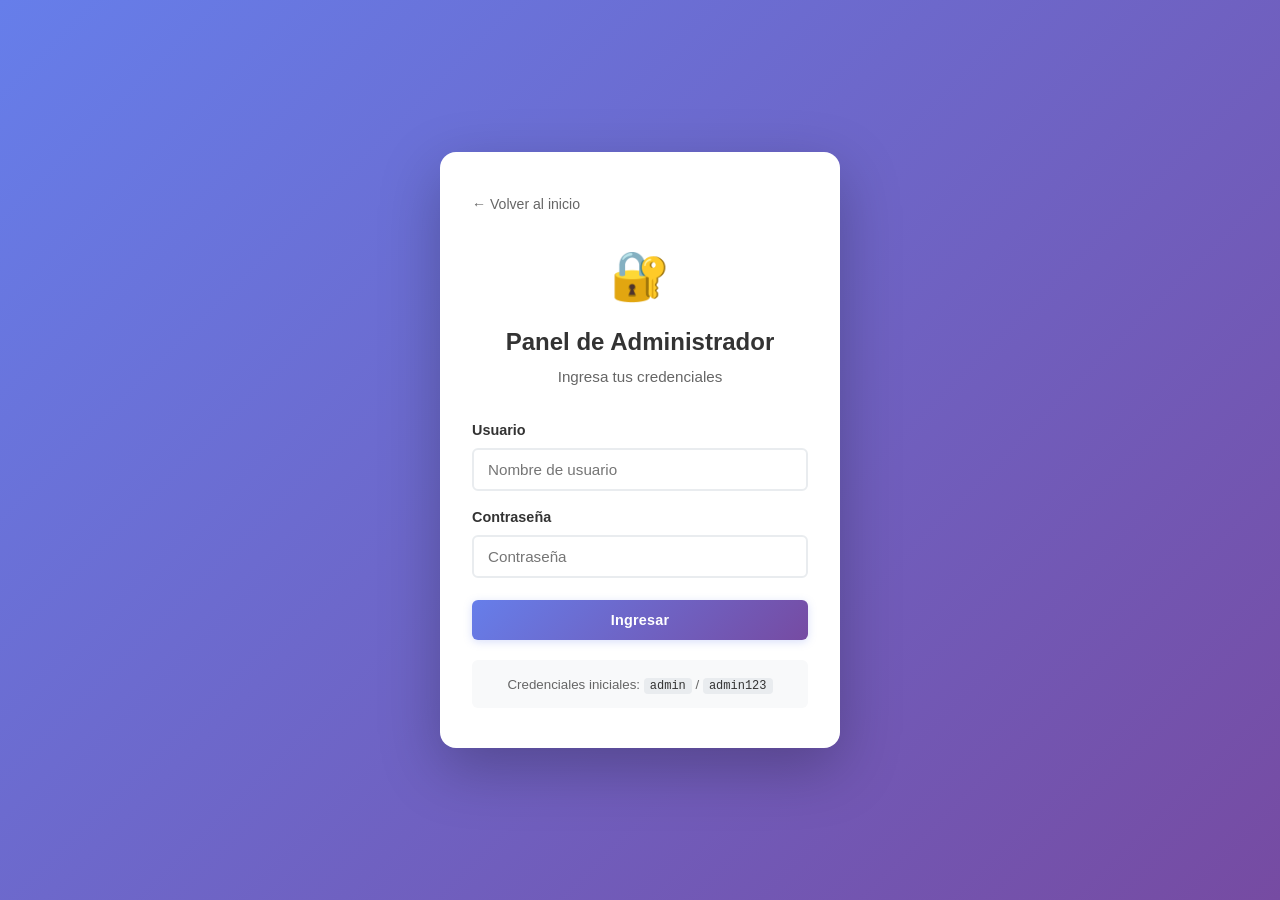
==== admin.html @ 269faa5e "refactor: separar vistas de admin y usuario, modularizar JS - Añade index.html como landing page con" ====
<!DOCTYPE html>
<html lang="es">
<head>
  <meta charset="UTF-8">
  <meta name="viewport" content="width=device-width, initial-scale=1.0">
  <title>Administrador - Portal de Documentos</title>
  <link rel="stylesheet" href="styles.css">
</head>
<body class="admin-body">

  <!-- ===== PANTALLA DE LOGIN ===== -->
  <div id="loginScreen" class="login-screen">
    <div class="login-wrapper">
      <div class="login-card">
        <a href="index.html" class="back-link">← Volver al inicio</a>

        <div class="login-header">
          <div class="login-logo">🔐</div>
          <h1>Panel de Administrador</h1>
          <p class="login-subtitle">Ingresa tus credenciales</p>
        </div>

        <form id="loginForm" class="login-form" novalidate>
          <div class="form-group">
            <label for="loginUsername">Usuario</label>
            <input
              type="text"
              id="loginUsername"
              placeholder="Nombre de usuario"
              autocomplete="username"
              required
            >
          </div>
          <div class="form-group">
            <label for="loginPassword">Contraseña</label>
            <input
              type="password"
              id="loginPassword"
              placeholder="Contraseña"
              autocomplete="current-password"
              required
            >
          </div>
          <button type="submit" class="btn btn-primary btn-block">Ingresar</button>
        </form>

        <div id="loginMessage" class="status-message hidden"></div>

        <div class="login-hint">
          <small>Credenciales iniciales: <code>admin</code> / <code>admin123</code></small>
        </div>
      </div>
    </div>
  </div>

  <!-- ===== PANEL DE ADMINISTRACIÓN ===== -->
  <div id="adminPanel" class="admin-layout hidden">

    <!-- Header -->
    <header class="admin-header">
      <div class="admin-header-inner">
        <div class="header-brand">
          <span class="header-logo">📁</span>
          <div>
            <h1>Portal de Documentos</h1>
            <p class="header-subtitle">Panel de Administración</p>
          </div>
        </div>
        <div class="header-actions">
          <span class="user-badge">👤 <span id="currentUser"></span></span>
          <a href="user.html" class="btn btn-outline" target="_blank">👁️ Vista Pública</a>
          <button id="logoutBtn" class="btn btn-secondary">🚪 Salir</button>
        </div>
      </div>

      <!-- Tabs de navegación -->
      <nav class="admin-tabs">
        <button id="tabDocuments" class="tab-btn active">📋 Documentos</button>
        <button id="tabUpload"    class="tab-btn">📤 Subir Archivo</button>
        <button id="tabUsers"     class="tab-btn">👥 Usuarios</button>
      </nav>
    </header>

    <!-- Contenido principal -->
    <main class="admin-main">

      <!-- Panel: Documentos -->
      <div id="panelDocuments" class="tab-panel">
        <div class="panel-header">
          <h2>Documentos</h2>
          <span class="doc-count" id="docCount">0 documentos</span>
        </div>
        <div id="documentList" class="document-list">
          <p class="empty-message">No hay documentos cargados aún.</p>
        </div>
      </div>

      <!-- Panel: Subir Archivo -->
      <div id="panelUpload" class="tab-panel hidden">
        <div class="panel-header">
          <h2>Subir Archivo</h2>
        </div>

        <div id="uploadArea" class="upload-area">
          <svg class="upload-svg" viewBox="0 0 24 24" fill="none" stroke="currentColor" stroke-width="1.5" stroke-linecap="round" stroke-linejoin="round">
            <path d="M21 15v4a2 2 0 0 1-2 2H5a2 2 0 0 1-2-2v-4"/>
            <polyline points="17 8 12 3 7 8"/>
            <line x1="12" y1="3" x2="12" y2="15"/>
          </svg>
          <h3>Arrastra un archivo aquí</h3>
          <p>o haz clic para seleccionar</p>
          <p class="upload-hint">PDF, Word, Excel, PowerPoint, TXT, JPG, PNG, ZIP — Máx. 5 MB</p>
          <input
            type="file"
            id="fileInput"
            accept=".pdf,.doc,.docx,.xls,.xlsx,.ppt,.pptx,.txt,.jpg,.jpeg,.png,.zip"
            style="display:none"
          >
        </div>

        <div id="filePreview" class="file-preview hidden">
          <div class="file-preview-info">
            <span class="file-icon-sm">📎</span>
            <div>
              <p class="file-preview-name" id="filePreviewName"></p>
              <p class="file-preview-size" id="filePreviewSize"></p>
            </div>
          </div>
          <div class="file-preview-actions">
            <button id="uploadBtn" class="btn btn-primary">📤 Subir Documento</button>
            <button id="cancelUploadBtn" class="btn btn-secondary">Cancelar</button>
          </div>
        </div>

        <div id="uploadStatus" class="status-message hidden"></div>
        <div id="storageUsage" class="storage-info"></div>
      </div>

      <!-- Panel: Usuarios (solo Admin Principal) -->
      <div id="panelUsers" class="tab-panel hidden">
        <div class="panel-header">
          <h2>Gestión de Usuarios</h2>
        </div>

        <div class="users-layout">
          <div class="users-list-section">
            <h3>Administradores registrados</h3>
            <div id="usersList" class="users-list"></div>
          </div>

          <div class="create-user-section">
            <h3>Crear nuevo administrador</h3>
            <form id="createUserForm" class="create-user-form" novalidate>
              <div class="form-group">
                <label for="newUsername">Usuario</label>
                <input type="text" id="newUsername" placeholder="Nombre de usuario" minlength="3" required>
              </div>
              <div class="form-group">
                <label for="newPassword">Contraseña</label>
                <input type="password" id="newPassword" placeholder="Contraseña (mín. 4 caracteres)" minlength="4" required>
              </div>
              <button type="submit" class="btn btn-primary btn-block">Crear Administrador</button>
            </form>
            <div id="userMessage" class="status-message hidden"></div>
          </div>
        </div>
      </div>

    </main>
  </div>

  <!-- ===== MODAL: CONFIRMAR ELIMINACIÓN ===== -->
  <div id="deleteModal" class="modal hidden" role="dialog" aria-modal="true">
    <div class="modal-content">
      <div class="modal-icon">🗑️</div>
      <h3>Confirmar eliminación</h3>
      <p>¿Seguro que deseas eliminar este archivo? Esta acción no se puede deshacer.</p>
      <p class="modal-filename" id="fileToDeleteName"></p>
      <div class="modal-actions">
        <button id="confirmDeleteBtn" class="btn btn-danger">Eliminar</button>
        <button id="cancelDeleteBtn"  class="btn btn-secondary">Cancelar</button>
      </div>
    </div>
  </div>

  <script src="js/storage.js"></script>
  <script src="js/auth.js"></script>
  <script src="js/admin.js"></script>
</body>
</html>
---- styles.css ----
/* ================================================
   PORTAL DE DOCUMENTOS — ESTILOS PRINCIPALES
   ================================================ */

/* ===== VARIABLES ===== */
:root {
  --primary:          #667eea;
  --primary-dark:     #764ba2;
  --primary-gradient: linear-gradient(135deg, #667eea 0%, #764ba2 100%);
  --danger:           #dc3545;
  --danger-dark:      #c82333;
  --text:             #333333;
  --text-muted:       #666666;
  --text-light:       #999999;
  --border:           #e9ecef;
  --bg-light:         #f8f9fa;
  --bg-page:          #f0f2f8;
  --white:            #ffffff;
  --shadow-sm:        0 2px 8px rgba(0,0,0,0.08);
  --shadow:           0 4px 20px rgba(0,0,0,0.12);
  --shadow-lg:        0 20px 60px rgba(0,0,0,0.25);
  --radius-sm:        6px;
  --radius:           10px;
  --radius-lg:        16px;
  --header-height:    120px;
}

/* ===== RESET & BASE ===== */
*, *::before, *::after { margin: 0; padding: 0; box-sizing: border-box; }

body {
  font-family: 'Segoe UI', Tahoma, Geneva, Verdana, sans-serif;
  color: var(--text);
  min-height: 100vh;
  line-height: 1.5;
}

a { text-decoration: none; color: inherit; }

.hidden { display: none !important; }


/* ================================================
   PÁGINA DE INICIO (LANDING)
   ================================================ */

.landing-body {
  background: var(--primary-gradient);
  display: flex;
  align-items: center;
  justify-content: center;
  min-height: 100vh;
  padding: 20px;
}

.landing-wrapper {
  width: 100%;
  max-width: 640px;
}

.landing-card {
  background: var(--white);
  border-radius: var(--radius-lg);
  padding: 50px 40px;
  text-align: center;
  box-shadow: var(--shadow-lg);
}

.landing-logo {
  font-size: 4em;
  margin-bottom: 16px;
}

.landing-title {
  font-size: 2em;
  font-weight: 700;
  color: var(--text);
  margin-bottom: 8px;
}

.landing-subtitle {
  color: var(--text-muted);
  font-size: 1.05em;
  margin-bottom: 40px;
}

.landing-options {
  display: grid;
  grid-template-columns: 1fr 1fr;
  gap: 20px;
}

.option-card {
  display: flex;
  flex-direction: column;
  align-items: center;
  gap: 10px;
  padding: 30px 20px;
  border: 2px solid var(--border);
  border-radius: var(--radius);
  cursor: pointer;
  transition: all 0.25s ease;
  color: var(--text);
}

.option-card:hover {
  border-color: var(--primary);
  box-shadow: 0 8px 30px rgba(102,126,234,0.15);
  transform: translateY(-4px);
}

.option-icon {
  font-size: 2.8em;
}

.option-card h2 {
  font-size: 1.1em;
  font-weight: 700;
  color: var(--text);
}

.option-card p {
  font-size: 0.88em;
  color: var(--text-muted);
  text-align: center;
  line-height: 1.5;
}

.option-badge {
  margin-top: 6px;
  padding: 4px 12px;
  border-radius: 20px;
  font-size: 0.78em;
  font-weight: 600;
  letter-spacing: 0.3px;
}

.badge-public {
  background: #d4edda;
  color: #155724;
}

.badge-admin {
  background: #fff3cd;
  color: #856404;
}


/* ================================================
   LOGIN (ADMIN)
   ================================================ */

.admin-body { background: var(--bg-page); }

.login-screen {
  position: fixed;
  inset: 0;
  background: var(--primary-gradient);
  display: flex;
  align-items: center;
  justify-content: center;
  z-index: 2000;
  padding: 20px;
}

.login-wrapper {
  width: 100%;
  max-width: 400px;
}

.login-card {
  background: var(--white);
  border-radius: var(--radius-lg);
  padding: 40px 32px;
  box-shadow: var(--shadow-lg);
}

.back-link {
  display: inline-block;
  margin-bottom: 24px;
  font-size: 0.88em;
  color: var(--text-muted);
  transition: color 0.2s;
}

.back-link:hover { color: var(--primary); }

.login-header {
  text-align: center;
  margin-bottom: 32px;
}

.login-logo {
  font-size: 3em;
  margin-bottom: 12px;
}

.login-header h1 {
  font-size: 1.5em;
  font-weight: 700;
  margin-bottom: 6px;
}

.login-subtitle {
  color: var(--text-muted);
  font-size: 0.95em;
}

.login-form { display: flex; flex-direction: column; gap: 16px; }

.form-group { display: flex; flex-direction: column; gap: 6px; }

.form-group label {
  font-weight: 600;
  font-size: 0.9em;
  color: var(--text);
}

.form-group input {
  width: 100%;
  padding: 11px 14px;
  border: 2px solid var(--border);
  border-radius: var(--radius-sm);
  font-size: 0.95em;
  font-family: inherit;
  color: var(--text);
  transition: border-color 0.2s, box-shadow 0.2s;
}

.form-group input:focus {
  outline: none;
  border-color: var(--primary);
  box-shadow: 0 0 0 3px rgba(102,126,234,0.15);
}

.login-hint {
  margin-top: 20px;
  padding: 12px;
  background: var(--bg-light);
  border-radius: var(--radius-sm);
  text-align: center;
  color: var(--text-muted);
}

.login-hint code {
  background: var(--border);
  padding: 1px 6px;
  border-radius: 4px;
  font-family: 'Courier New', monospace;
  font-size: 0.9em;
  color: var(--text);
}


/* ================================================
   PANEL DE ADMINISTRACIÓN
   ================================================ */

.admin-layout {
  display: flex;
  flex-direction: column;
  min-height: 100vh;
  background: var(--bg-page);
}

/* Header del panel */
.admin-header {
  background: var(--primary-gradient);
  color: white;
  position: sticky;
  top: 0;
  z-index: 100;
  box-shadow: 0 2px 12px rgba(102,126,234,0.3);
}

.admin-header-inner {
  display: flex;
  align-items: center;
  justify-content: space-between;
  gap: 16px;
  padding: 18px 32px;
  flex-wrap: wrap;
}

.header-brand {
  display: flex;
  align-items: center;
  gap: 14px;
}

.header-logo { font-size: 2em; }

.header-brand h1 {
  font-size: 1.4em;
  font-weight: 700;
  color: white;
}

.header-subtitle {
  font-size: 0.82em;
  opacity: 0.85;
  color: white;
}

.header-actions {
  display: flex;
  align-items: center;
  gap: 10px;
  flex-wrap: wrap;
}

.user-badge {
  background: rgba(255,255,255,0.2);
  padding: 6px 14px;
  border-radius: 20px;
  font-size: 0.88em;
  color: white;
  font-weight: 600;
}

/* Tabs de navegación */
.admin-tabs {
  display: flex;
  gap: 4px;
  padding: 0 32px;
  border-top: 1px solid rgba(255,255,255,0.15);
}

.tab-btn {
  padding: 12px 20px;
  background: transparent;
  border: none;
  border-bottom: 3px solid transparent;
  color: rgba(255,255,255,0.75);
  font-size: 0.9em;
  font-weight: 600;
  font-family: inherit;
  cursor: pointer;
  transition: all 0.2s;
  white-space: nowrap;
}

.tab-btn:hover { color: white; }

.tab-btn.active {
  color: white;
  border-bottom-color: white;
}

/* Contenido principal */
.admin-main {
  flex: 1;
  padding: 32px;
  max-width: 960px;
  width: 100%;
  margin: 0 auto;
}

/* Panel de pestaña */
.tab-panel { animation: fadeUp 0.2s ease; }

.panel-header {
  display: flex;
  align-items: center;
  justify-content: space-between;
  margin-bottom: 24px;
  flex-wrap: wrap;
  gap: 10px;
}

.panel-header h2 {
  font-size: 1.4em;
  color: var(--text);
}


/* ================================================
   VISTA PÚBLICA (USER)
   ================================================ */

.user-body { background: var(--bg-page); }

.user-header {
  background: var(--primary-gradient);
  color: white;
  box-shadow: 0 2px 12px rgba(102,126,234,0.3);
}

.user-header-inner {
  display: flex;
  align-items: center;
  justify-content: space-between;
  gap: 16px;
  padding: 20px 32px;
  max-width: 960px;
  margin: 0 auto;
  flex-wrap: wrap;
}

.user-main {
  max-width: 960px;
  margin: 32px auto;
  padding: 0 32px;
}


/* ================================================
   LISTA DE DOCUMENTOS
   ================================================ */

.document-list {
  display: flex;
  flex-direction: column;
  gap: 12px;
}

.document-card {
  display: flex;
  align-items: center;
  gap: 16px;
  background: var(--white);
  border: 1px solid var(--border);
  border-radius: var(--radius);
  padding: 18px 20px;
  transition: all 0.2s ease;
  animation: fadeUp 0.25s ease;
}

.document-card:hover {
  border-color: var(--primary);
  box-shadow: var(--shadow);
  transform: translateY(-2px);
}

.doc-icon { font-size: 2.2em; flex-shrink: 0; }

.doc-info { flex: 1; min-width: 0; }

.doc-name {
  font-weight: 600;
  color: var(--text);
  font-size: 0.95em;
  white-space: nowrap;
  overflow: hidden;
  text-overflow: ellipsis;
  margin-bottom: 4px;
}

.doc-meta {
  display: flex;
  flex-wrap: wrap;
  gap: 14px;
  font-size: 0.82em;
  color: var(--text-muted);
}

.doc-actions {
  display: flex;
  gap: 8px;
  flex-shrink: 0;
}

.empty-message {
  text-align: center;
  color: var(--text-light);
  padding: 60px 20px;
  font-size: 1em;
  background: var(--white);
  border-radius: var(--radius);
  border: 1px dashed var(--border);
}

.doc-count {
  background: var(--primary);
  color: white;
  padding: 4px 14px;
  border-radius: 20px;
  font-size: 0.85em;
  font-weight: 600;
}


/* ================================================
   ÁREA DE CARGA
   ================================================ */

.upload-area {
  border: 2px dashed var(--primary);
  border-radius: var(--radius);
  padding: 50px 30px;
  text-align: center;
  cursor: pointer;
  background: linear-gradient(to bottom, #f8f9ff, var(--white));
  transition: all 0.25s ease;
  margin-bottom: 16px;
}

.upload-area:hover {
  border-color: var(--primary-dark);
  background: linear-gradient(to bottom, #f0f2ff, var(--white));
  box-shadow: 0 8px 30px rgba(102,126,234,0.1);
}

.upload-area.drag-over {
  border-color: var(--primary-dark);
  background: linear-gradient(to bottom, #e8ebff, var(--white));
  transform: scale(1.01);
  box-shadow: 0 12px 40px rgba(102,126,234,0.15);
}

.upload-svg {
  width: 56px;
  height: 56px;
  color: var(--primary);
  margin-bottom: 16px;
  opacity: 0.9;
}

.upload-area h3 {
  font-size: 1.2em;
  color: var(--text);
  margin-bottom: 6px;
}

.upload-area > p {
  color: var(--text-muted);
  font-size: 0.9em;
}

.upload-hint {
  margin-top: 10px;
  font-size: 0.8em !important;
  color: var(--text-light) !important;
}

/* Vista previa del archivo seleccionado */
.file-preview {
  display: flex;
  align-items: center;
  justify-content: space-between;
  gap: 16px;
  background: var(--bg-light);
  border: 1px solid var(--border);
  border-radius: var(--radius);
  padding: 16px 20px;
  margin-bottom: 12px;
  animation: fadeUp 0.2s ease;
  flex-wrap: wrap;
}

.file-preview-info {
  display: flex;
  align-items: center;
  gap: 12px;
  flex: 1;
}

.file-icon-sm { font-size: 1.8em; }

.file-preview-name {
  font-weight: 600;
  color: var(--text);
  font-size: 0.95em;
  word-break: break-word;
}

.file-preview-size {
  font-size: 0.82em;
  color: var(--text-muted);
  margin-top: 2px;
}

.file-preview-actions { display: flex; gap: 10px; flex-shrink: 0; }

/* Indicador de almacenamiento */
.storage-info {
  font-size: 0.82em;
  color: var(--text-muted);
  margin-top: 8px;
  padding: 8px 12px;
  background: var(--bg-light);
  border-radius: var(--radius-sm);
  border-left: 3px solid var(--primary);
}

.storage-info.warning {
  border-left-color: #e6a817;
  background: #fff8e1;
  color: #856404;
}


/* ================================================
   GESTIÓN DE USUARIOS
   ================================================ */

.users-layout {
  display: grid;
  grid-template-columns: 1fr 1fr;
  gap: 28px;
  align-items: start;
}

.users-list-section h3,
.create-user-section h3 {
  font-size: 1em;
  font-weight: 700;
  color: var(--text);
  margin-bottom: 14px;
  padding-bottom: 10px;
  border-bottom: 1px solid var(--border);
}

.users-list {
  display: flex;
  flex-direction: column;
  gap: 8px;
}

.user-item {
  display: flex;
  align-items: center;
  justify-content: space-between;
  gap: 12px;
  padding: 12px 16px;
  background: var(--white);
  border: 1px solid var(--border);
  border-radius: var(--radius-sm);
}

.user-info { display: flex; align-items: center; gap: 10px; }

.user-name { font-weight: 600; font-size: 0.92em; }

.badge {
  padding: 3px 10px;
  border-radius: 12px;
  font-size: 0.75em;
  font-weight: 600;
}

.badge-super {
  background: var(--primary-gradient);
  color: white;
}

.badge-admin {
  background: var(--bg-light);
  color: var(--text-muted);
  border: 1px solid var(--border);
}

.create-user-section {
  background: var(--white);
  border: 1px solid var(--border);
  border-radius: var(--radius);
  padding: 20px;
}

.create-user-form { display: flex; flex-direction: column; gap: 14px; }


/* ================================================
   BOTONES
   ================================================ */

.btn {
  display: inline-flex;
  align-items: center;
  justify-content: center;
  gap: 6px;
  padding: 9px 18px;
  border: none;
  border-radius: var(--radius-sm);
  font-family: inherit;
  font-size: 0.9em;
  font-weight: 600;
  cursor: pointer;
  transition: all 0.2s ease;
  white-space: nowrap;
  letter-spacing: 0.2px;
}

.btn:disabled {
  opacity: 0.6;
  cursor: not-allowed;
  transform: none !important;
}

.btn-primary {
  background: var(--primary-gradient);
  color: white;
  box-shadow: 0 2px 8px rgba(102,126,234,0.25);
}

.btn-primary:hover:not(:disabled) {
  transform: translateY(-1px);
  box-shadow: 0 6px 16px rgba(102,126,234,0.35);
}

.btn-secondary {
  background: var(--bg-light);
  color: var(--text-muted);
  border: 1px solid var(--border);
}

.btn-secondary:hover:not(:disabled) {
  background: var(--border);
  color: var(--text);
}

.btn-danger {
  background: var(--danger);
  color: white;
  box-shadow: 0 2px 8px rgba(220,53,69,0.2);
}

.btn-danger:hover:not(:disabled) {
  background: var(--danger-dark);
  transform: translateY(-1px);
  box-shadow: 0 6px 16px rgba(220,53,69,0.3);
}

.btn-outline {
  background: transparent;
  color: white;
  border: 2px solid rgba(255,255,255,0.6);
}

.btn-outline:hover {
  background: rgba(255,255,255,0.15);
  border-color: white;
}

.btn-outline-primary {
  background: transparent;
  color: var(--primary);
  border: 2px solid var(--primary);
}

.btn-outline-primary:hover {
  background: var(--primary);
  color: white;
}

.btn-block { width: 100%; margin-top: 6px; padding: 12px; }

.btn-sm { padding: 6px 12px; font-size: 0.82em; }


/* ================================================
   MENSAJES DE ESTADO
   ================================================ */

.status-message {
  padding: 12px 16px;
  border-radius: var(--radius-sm);
  font-size: 0.9em;
  font-weight: 500;
  border-left: 4px solid transparent;
  animation: fadeUp 0.2s ease;
}

.status-message.success {
  background: #d4edda;
  color: #155724;
  border-left-color: #28a745;
}

.status-message.error {
  background: #f8d7da;
  color: #721c24;
  border-left-color: var(--danger);
}

.status-message.info {
  background: #d1ecf1;
  color: #0c5460;
  border-left-color: #17a2b8;
}

.panel-banner { margin-bottom: 16px; }


/* ================================================
   MODAL
   ================================================ */

.modal {
  position: fixed;
  inset: 0;
  background: rgba(0,0,0,0.55);
  display: flex;
  align-items: center;
  justify-content: center;
  z-index: 1000;
  padding: 20px;
  animation: fadeIn 0.2s ease;
}

.modal-content {
  background: var(--white);
  border-radius: var(--radius-lg);
  padding: 36px 32px;
  max-width: 400px;
  width: 100%;
  text-align: center;
  box-shadow: var(--shadow-lg);
  animation: scaleIn 0.2s ease;
}

.modal-icon { font-size: 2.5em; margin-bottom: 16px; }

.modal-content h3 {
  font-size: 1.2em;
  margin-bottom: 12px;
  color: var(--text);
}

.modal-content p {
  color: var(--text-muted);
  font-size: 0.92em;
  margin-bottom: 6px;
}

.modal-filename {
  font-weight: 700;
  color: var(--danger);
  word-break: break-word;
  margin: 14px 0;
}

.modal-actions {
  display: flex;
  gap: 10px;
  margin-top: 24px;
}

.modal-actions .btn { flex: 1; }


/* ================================================
   ANIMACIONES
   ================================================ */

@keyframes fadeUp {
  from { opacity: 0; transform: translateY(10px); }
  to   { opacity: 1; transform: translateY(0); }
}

@keyframes fadeIn {
  from { opacity: 0; }
  to   { opacity: 1; }
}

@keyframes scaleIn {
  from { opacity: 0; transform: scale(0.95); }
  to   { opacity: 1; transform: scale(1); }
}


/* ================================================
   RESPONSIVE
   ================================================ */

@media (max-width: 768px) {
  .landing-options { grid-template-columns: 1fr; }

  .admin-header-inner { padding: 14px 20px; }
  .admin-tabs { padding: 0 20px; }
  .admin-main { padding: 20px; }

  .user-header-inner { padding: 16px 20px; }
  .user-main { padding: 0 20px; margin: 20px auto; }

  .header-brand h1 { font-size: 1.1em; }
  .header-actions { gap: 8px; }

  .tab-btn { padding: 10px 14px; font-size: 0.82em; }

  .document-card { flex-wrap: wrap; }
  .doc-actions { width: 100%; justify-content: flex-end; }

  .users-layout { grid-template-columns: 1fr; }

  .file-preview { flex-direction: column; align-items: flex-start; }
  .file-preview-actions { width: 100%; }
  .file-preview-actions .btn { flex: 1; }
}

@media (max-width: 480px) {
  .landing-card { padding: 32px 20px; }
  .login-card { padding: 28px 20px; }

  .admin-header-inner { flex-direction: column; align-items: flex-start; }
  .header-actions { width: 100%; justify-content: flex-end; }

  .upload-area { padding: 32px 20px; }

  .modal-content { padding: 28px 20px; }
  .modal-actions { flex-direction: column; }
}
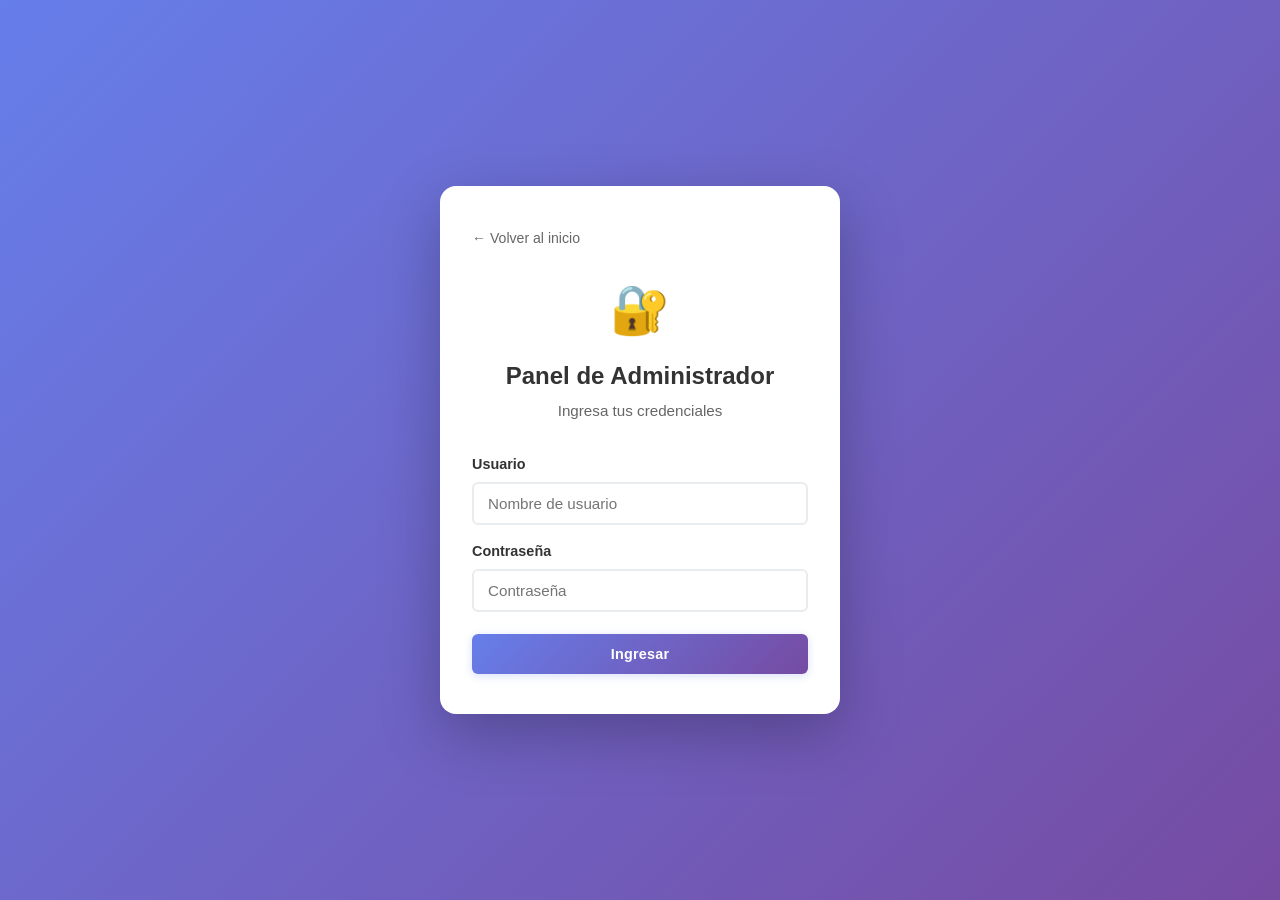
==== commit 21ba3dba: "chore: quitar hint de credenciales del login y ajustar títulos Co-Authored-By: Claude Sonnet 4.6 <no" ====
--- a/admin.html
+++ b/admin.html
@@ -46,9 +46,6 @@
 
         <div id="loginMessage" class="status-message hidden"></div>
 
-        <div class="login-hint">
-          <small>Credenciales iniciales: <code>admin</code> / <code>admin123</code></small>
-        </div>
       </div>
     </div>
   </div>
